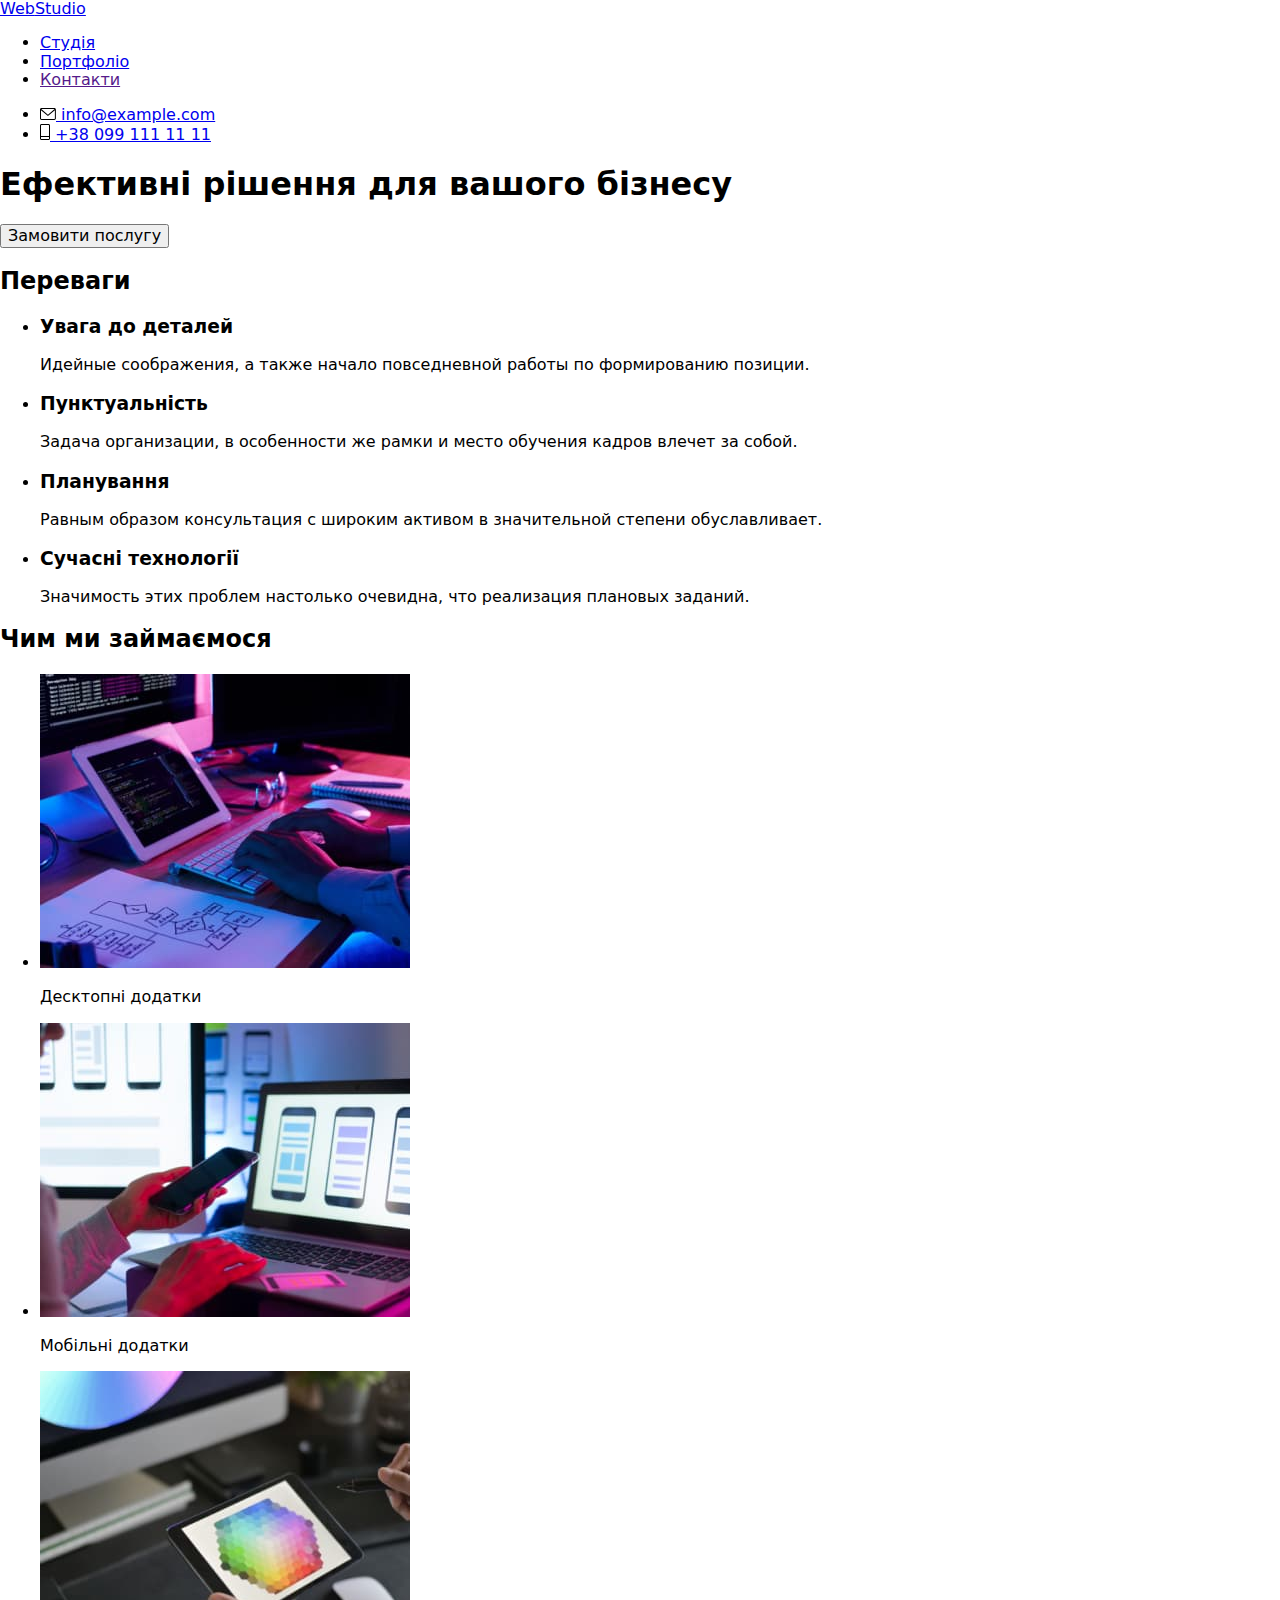
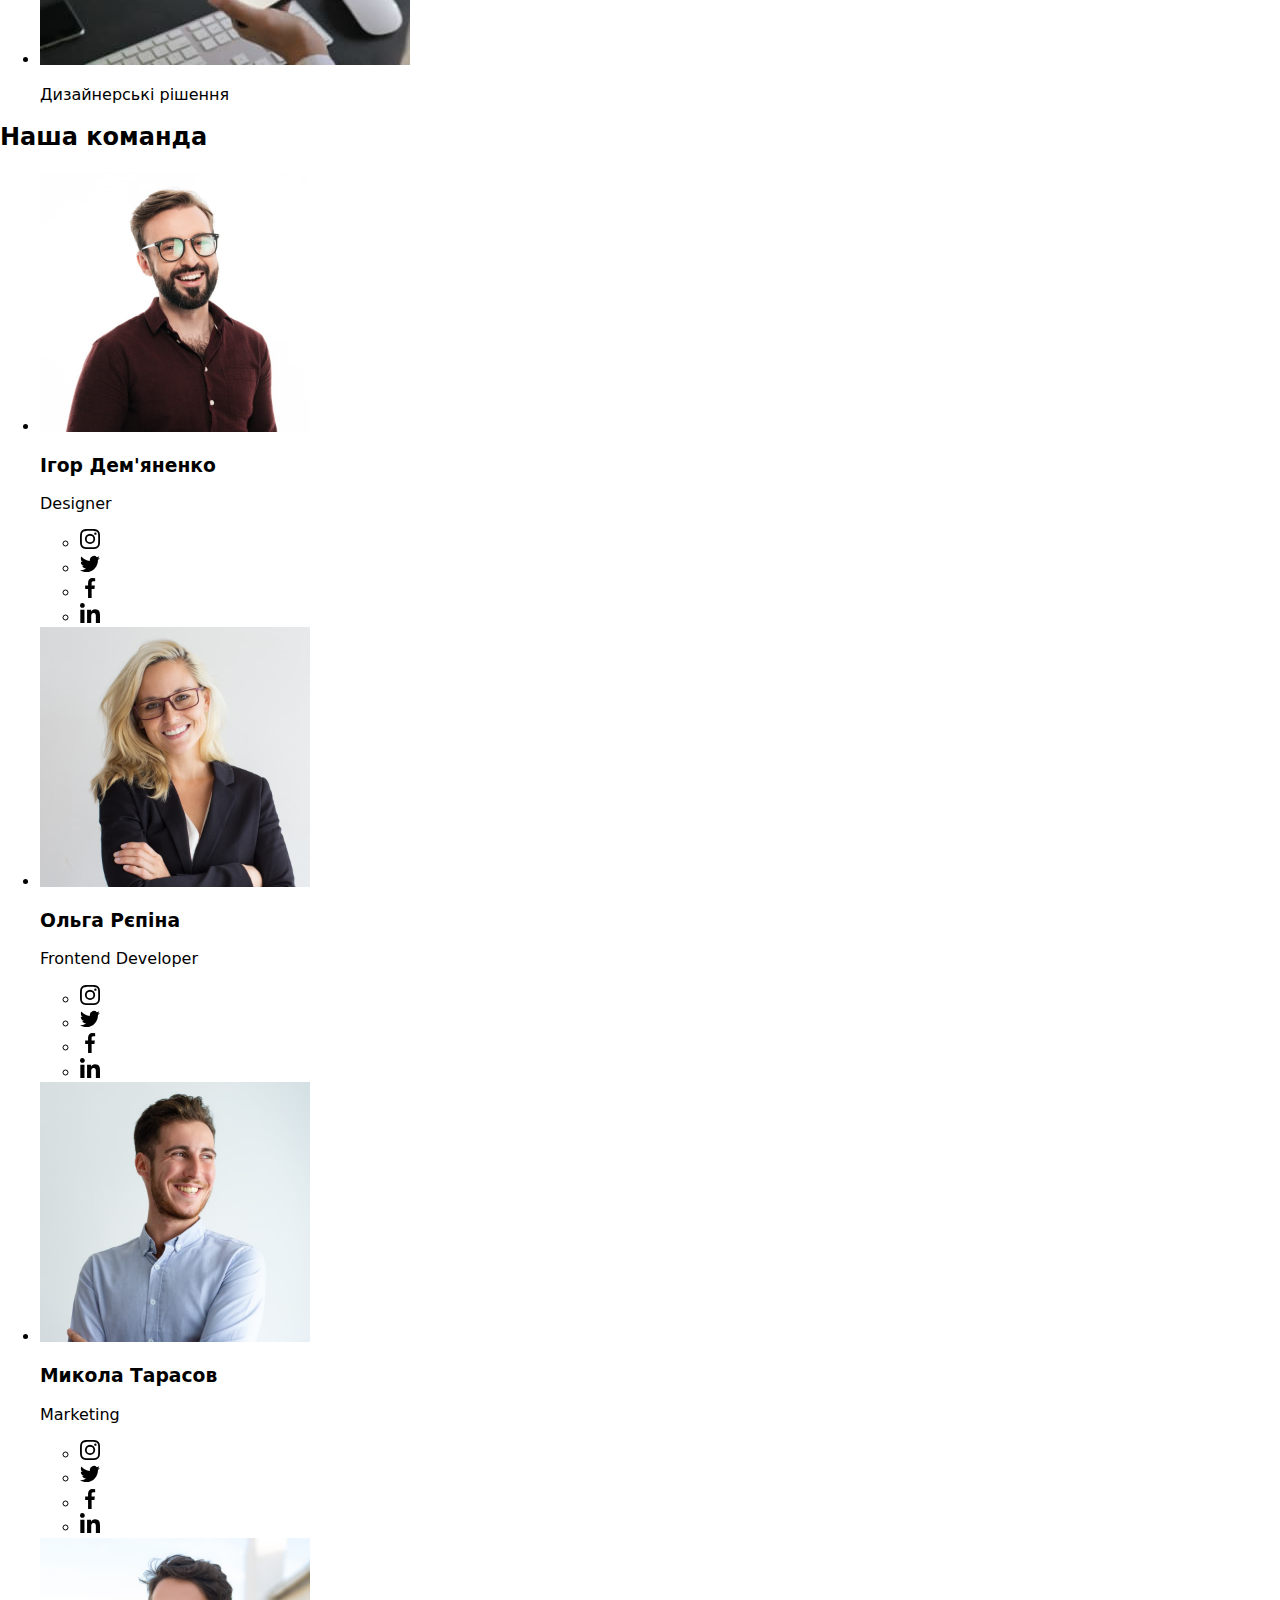
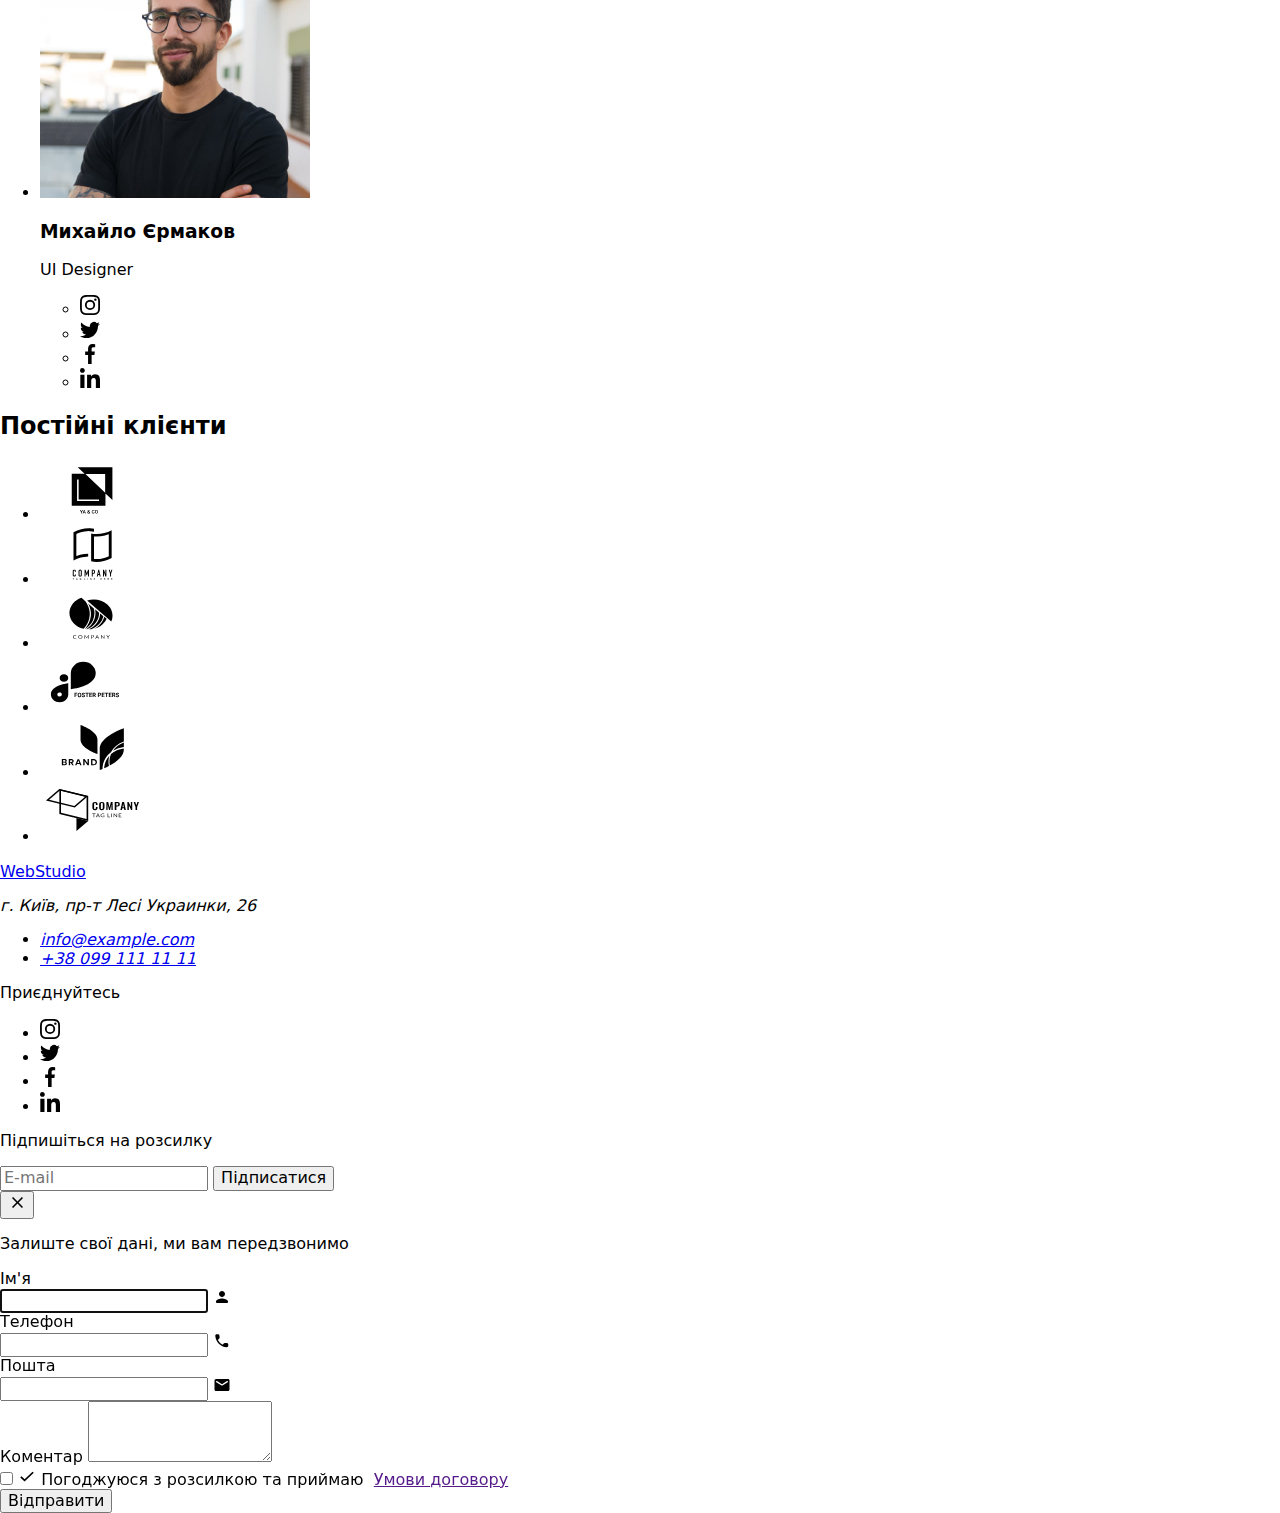
==== index.html @ 621f2a0a "summary1" ====
<!DOCTYPE html>
<html lang="uk">
  <head>
    <meta charset="UTF-8" />
    <meta http-equiv="X-UA-Compatible" content="IE=edge" />
    <meta name="viewport" content="width=device-width, initial-scale=1.0" />
    <link rel="stylesheet" href="https://cdn.jsdelivr.net/npm/modern-normalize@1.1.0/modern-normalize.min.css">
    <title> preprocessor SASS</title>
    <link rel="stylesheet" href="./css/main.min.css" />
    <link rel="preconnect" href="https://fonts.googleapis.com">
<link rel="preconnect" href="https://fonts.gstatic.com" crossorigin>
<link href="https://fonts.googleapis.com/css2?family=Raleway:wght@700&family=Roboto:wght@400;500;700;900&display=swap" rel="stylesheet">
    <title>Webstudio</title>
  </head>

  <body>
    
    <header class="page-header"> 
      <div class="container page-header__container">
      <a href="./index.html" class="page-header__logo our-logo logo-link"> <span>Web</span>Studio </a>
      <nav class="nav">
        <ul class="nav__list">
          <li class="nav__item--active"><a href="./index.html" class="link">Студія</a></li>
          <li class="nav__item"><a href="./portfolio.html" class="link">Портфоліо</a></li>
          <li class="nav__item"><a href="" class="link">Контакти</a></li>
        </ul>    
    </nav>
    <ul class="page-header__contacts">
      <li class="page-header__mail pointer">
       
        <a href="mailto:info@example.com"  class="link page-header__link pointer">
          <svg class="page-header__icon" width="16px" height="12px">
          <use href="./images/icons.svg#icon-mail">
          </use>
        </svg> info@example.com
      </a>
      </li>
      <li class="page-header__tel pointer">
        
      <a href="tel:+380991111111" class="link page-header__link pointer">
        <svg class="page-header__icon" width="10px" height="16px">
        <use href="./images/icons.svg#icon-telefon">
        </use>
      </svg> +38 099 111 11 11
    </a>
  </li>
    </ul>
  </div>
    </header> 
    
    <main>
      <!--HERO-->
      <section class="hero hero__overlay">
        <div class="container">
      
        <h1 class="hero__title">Ефективні рішення для вашого бізнесу</h1>
        <button type="button" class="btn hero-button  pointer" data-modal-open>Замовити послугу</button>
   
        </div>
      </section>

     
      
      <!--FEATURES-->
      
      <section class="benefits">
        <div class="container">
        <h2 class="visually-hidden">Переваги</h2>
        <ul class="benefits__list">
          <li class="benefits__item">
            <h3 class="benefits__title">Увага до деталей</h3>
            <p class="benefits__text">Идейные соображения, а также начало повседневной работы по
                формированию позиции. 
            </p>
          </li>
          <li class="benefits__item">
            <h3 class="benefits__title">Пунктуальність</h3>
            <p class="benefits__text">Задача организации, в особенности же рамки и место обучения
                кадров влечет за собой.</p>
          </li>
          <li class="benefits__item">
            <h3 class="benefits__title">Планування</h3>
            <p class="benefits__text">Равным образом консультация с широким активом в значительной
                степени обуславливает.
            </p>
          </li>
          <li class="benefits__item">
            <h3 class="benefits__title">Сучасні технології</h3>
            <p class="benefits__text">Значимость этих проблем настолько очевидна, что реализация
                плановых заданий.
            </p>
          </li>
        </ul>
      </div>
      </section>
        <!--EXAMPLES-->
        <section class="examples">
          <div class="container">
          
        <h2 class="examples__title">Чим ми займаємося</h2>
  
        <ul class="examples__list">
      
        <li class="examples__item">
            <div class="illustration__box"><img
                src="./images/img01.jpg"
                alt="рабочий стол разработчика"
                width="370"/>
                <div class="examples__footer">
            <p class="examples__description">Десктопні додатки</p></div></div>
          </li>
          <li class="examples__item">
            <div class="illustration__box"><img
                src="./images/img02.jpg"
                alt="создание мобильного приложения"
                width="370"/>
                <div class="examples__footer">
            <p class="examples__description">Мобільні додатки</p></div></div>
          </li>
          <li class="examples__item">
            <div class="illustration__box"><img
                src="./images/img03.jpg"
                alt="дизайнер работает с палитрой на планшете"
                width="370"/></div>
                <div class="examples__footer">
            <p class="examples__description">Дизайнерські рішення</p></div>
          </li>
        </ul>
   
      </div>
        </section>
      <!--TEAM-->
      <section class="team">
        <div class="container">
        <h2 class="team__title">Наша команда</h2>
        <ul class="team__list">
          <li class="employee">
              <img src="./images/img04.jpg" alt="фото сотрудника" width="270" />
              <div class="employee__info">
              <h3 class="employee__name">Ігор Дем'яненко</h3>
                <p class="employee__job">Designer
                </p>
<div>
  <ul class="socials-list">
    <li><a href="" class="employee-social social-link"><svg class="social-link__icon" width="20px" height="20px">
      <use href="./images/icons.svg#icon-instagram">  
      </use>
    </svg></a></li>
    <li><a href="" class="employee-social social-link"><svg class="social-link__icon" width="20px" height="20px">
      <use href="./images/icons.svg#icon-twitter"></use>
    </svg></a></li>
    <li><a href="" class="employee-social social-link"><svg class="social-link__icon" width="20px" height="20px">
      <use href="./images/icons.svg#icon-facebook"></use>
    </svg></a></li>
    <li><a href="" class="employee-social social-link"><svg class="social-link__icon" width="20px" height="20px">
      <use href="./images/icons.svg#icon-linkedin"></use>
    </svg></a></li>
  </ul>
</div>
              </div>
          </li>
          <li class="employee">
              <img src="./images/img05.jpg" alt="фото сотрудника" width="270" />
              <div class="employee__info">
              <h3 class="employee__name">Ольга Рєпіна</h3>
              <p class="employee__job">Frontend Developer
      </p>
      <div>
        <ul class="socials-list">
          <li><a href="" class="employee-social social-link"><svg class="social-link__icon" width="20px" height="20px">
            <use href="./images/icons.svg#icon-instagram">  
            </use>
          </svg></a></li>
          <li><a href="" class="employee-social social-link"><svg class="social-link__icon" width="20px" height="20px">
            <use href="./images/icons.svg#icon-twitter"></use>
          </svg></a></li>
          <li><a href="" class="employee-social social-link"><svg class="social-link__icon" width="20px" height="20px">
            <use href="./images/icons.svg#icon-facebook"></use>
          </svg></a></li>
          <li><a href="" class="employee-social social-link"><svg class="social-link__icon" width="20px" height="20px">
            <use href="./images/icons.svg#icon-linkedin"></use>
          </svg></a></li>
        </ul>
      </div>
    </div>
          </li>
          <li class="employee">
              <img src="./images/img06.jpg" alt="фото сотрудника" width="270" />
              <div class="employee__info">
              <h3 class="employee__name">Микола Тарасов</h3>
              <p class="employee__job">Marketing</p>
             <div>
              <ul class="socials-list">
                <li><a href="" class="employee-social social-link"><svg class="social-link__icon" width="20px" height="20px">
                  <use href="./images/icons.svg#icon-instagram">  
                  </use>
                </svg></a></li>
                <li><a href="" class="employee-social social-link"><svg class="social-link__icon" width="20px" height="20px">
                  <use href="./images/icons.svg#icon-twitter"></use>
                </svg></a></li>
                <li><a href="" class="employee-social social-link"><svg class="social-link__icon" width="20px" height="20px">
                  <use href="./images/icons.svg#icon-facebook"></use>
                </svg></a></li>
                <li><a href="" class="employee-social social-link"><svg class="social-link__icon" width="20px" height="20px">
                  <use href="./images/icons.svg#icon-linkedin"></use>
                </svg></a></li>
              </ul>
             </div>
            </div> 
          </li>
          <li class="employee">
              <img src="./images/img07.jpg" alt="фото сотрудника" width="270" />
              <div class="employee__info">
              <h3 class="employee__name">Михайло Єрмаков</h3>
              <p class="employee__job">UI Designer</p>
             <div>
              <ul class="socials-list">
                <li><a href="" class="employee-social social-link"><svg class="social-link__icon" width="20px" height="20px">
                  <use href="./images/icons.svg#icon-instagram">  
                  </use>
                </svg></a></li>
                <li><a href="" class="employee-social social-link"><svg class="social-link__icon" width="20px" height="20px">
                  <use href="./images/icons.svg#icon-twitter"></use>
                </svg></a></li>
                <li><a href="" class="employee-social social-link"><svg class="social-link__icon" width="20px" height="20px">
                  <use href="./images/icons.svg#icon-facebook"></use>
                </svg></a></li>
                <li><a href="" class="employee-social social-link"><svg class="social-link__icon" width="20px" height="20px">
                  <use href="./images/icons.svg#icon-linkedin"></use>
                </svg></a></li>
              </ul>
             </div>
      </div>
          </li>
        </ul>
      </div>
      
      
      
      </section>
       <!-- Clients -->
       <section class="clients">
        <div class="container">
        <h2 class="clients__title">Постійні клієнти</h2>
     
        <ul class="clients-list">
          <li> 
            <a href="" class="clients-list__item link clients-list__link">
            <svg class="client-logo" width="106px" height="60px">
              <use href="./images/icons.svg#icon-Logo1"></use>
            </svg>
          </a>
          </li>
          <li> 
            <a href="" class="clients-list__item link clients-list__link">
            <svg class="client-logo" width="106px" height="60px">
              <use href="./images/icons.svg#icon-Logo2"></use>
            </svg> 
          </a>
          </li>
          <li> 
            <a href="" class="clients-list__item link clients-list__link">
            <svg class="client-logo" width="106px" height="60px">
              <use href="./images/icons.svg#icon-Logo3"></use>
            </svg> </a>
          </li>
          <li>
            <a href="" class="clients-list__item link clients-list__link">
            <svg class="client-logo" width="106px" height="60px">
              <use href="./images/icons.svg#icon-Logo4"></use>
            </svg> </a>
          </li>
          <li>
            <a href="" class="clients-list__item link clients-list__link">
            <svg class="client-logo" width="106px" height="60px">
              <use href="./images/icons.svg#icon-Logo5"></use>
            </svg> </a>
          </li>
          <li>
            <a href="" class="clients-list__item link clients-list__link">
            <svg class="client-logo" width="106px" height="60px">
              <use href="./images/icons.svg#icon-Logo6"></use>
            </svg> </a>
          </li>
        </ul>
      </div>
      </section>
   
    </main>
    <footer class="basement">
      <div class="container basement-container"> 
  
      <div class="basement__items">
       
      <a href="./index.html" class="our-logo basement__logo logo-link"> <span>Web</span>Studio </a>
        <address>
          <p class="basement__adress">г. Київ, пр-т Лесі Украинки, 26</p>
          <ul class="basement__contacts">
            <li class="basement__item"><a href="mailto:info@example.com" class="basement__mail link"> info@example.com</a></li>
            <li class="basement__item"><a href="tel:+380991111111" class="basement__tel link"> +38 099 111 11 11</a></li>
          </ul>
        </address>
      </div>
      <div class="basement__elements">
        <p class="basement__slogan">Приєднуйтесь</p>
        <ul class="basement-socials" >
          <li class="basement-socials__item"><a href="" class="social-link basement-social-link">
            <svg class="basement-social-link__icon" width="20px" height="20px">
            <use href="./images/icons.svg#icon-instagram">  
            </use>
          </svg></a></li>
          <li class="basement-socials__item"><a href="" class="social-link basement-social-link">
            <svg class="basement-social-link__icon" width="20px" height="20px">
            <use href="./images/icons.svg#icon-twitter"></use>
          </svg></a></li>
          <li class="basement-socials__item"><a href="" class="social-link basement-social-link">
            <svg class="basement-social-link__icon" width="20px" height="20px">
            <use href="./images/icons.svg#icon-facebook"></use>
          </svg></a></li>
          <li class="basement-socials__item"><a href="" class="social-link basement-social-link">
            <svg class="basement-social-link__icon" width="20px" height="20px">
            <use href="./images/icons.svg#icon-linkedin"></use>
          </svg></a></li>
        </ul>
      
    </div>
    <div class="subscription">
      <p class="subscription__slogan">Підпишіться на розсилку</p>
      <form class="subscription__form" name="subscription__form">
        <input class="subscription__input" type="email" id="subscription" placeholder="E-mail"  />
        <button type="submit" class="btn subscription-btn">Підписатися</button>
      </form>
    </div>

  </div>
      </footer>

       <!-- MODAL -->

    <div class="backdrop is-hidden" data-modal>
      <div class="modal">    
        <button class="close-button" data-modal-close>
          <svg class="close-button__icon" width="18px" height="18px">
          <use href="./images/icons.svg#icon-close"></use>
        </svg> 
      </button>
	<!--FORM-->
      <form name="feedback" autocomplete="on" class="feedback">
      <p class="feedback__slogan">Залиште свої дані, ми вам передзвонимо
      </p>
      
        <div class="feedback__item">
      <label class="feedback-input__label" for="form-name" >Ім'я</label>
      <div class="input-content">
        <input class="feedback-input" type="text" name="username" id="form-name" 
        autofocus required>
        <svg class="feedback-input__icon" width="18px" height="18px">
        <use href="./images/icons.svg#icon-person-form"></use>  </svg> 
        </div></div>

        <div class="feedback__item">
      <label class="feedback-input__label" for="form-tel" >Телефон</label>
      <div class="input-content">
      <input class="feedback-input" type="tel" name="phone_number" id="form-tel"  
      pattern="[\+]\d{3}\s[\(]\d{2}[\)]\s\d{3}[\-]\d{2}[\-]\d{2}" required>
      <svg class="feedback-input__icon" width="18px" height="18px">
        <use href="./images/icons.svg#icon-phone-form"></use>  </svg>
        </div></div>

      <div class="feedback__item">
      <label class="feedback-input__label" for="form-email" >Пошта</label>
      <div class="input-content">
        <input class="feedback-input" type="email" name="email" id="form-email"  required>
        <svg class="feedback-input__icon" width="18px" height="18px">
          <use href="./images/icons.svg#icon-email-form"></use>  </svg>
          </div></div>
 
        <div class="feedback__item">
      <label for="form-comment" class="feedback-input__label">Коментар</label>
        <textarea class="textarea-content" name="comment" rows="3" id="form-comment" placeholder="Введіть текст">
      </textarea>
 <!--CHECK -->
 <div class="checkbox__container">
<input class="checkbox visually-hidden"  type="checkbox" 
name="subscription" id="checkbox-input" required>
<label class="checkbox__text" for="checkbox-input" >
<span class="check">
  <svg class="checkbox__icon" width="18px" height="18px">
    <use href="./images/icons.svg#icon-check">  </svg>
</span>
 Погоджуюся з розсилкою та приймаю &nbsp;<a href="" class=" link-terms" >Умови договору</a>
</label>
 </div>
</div>
  <div class="submit-button__container">
    <button class="btn submit-button" type="submit">Відправити</button>
  </div>
      </form>
    </div>  
    </div>
      <script src="./js/modal.js"></script>
  </body>

</html>
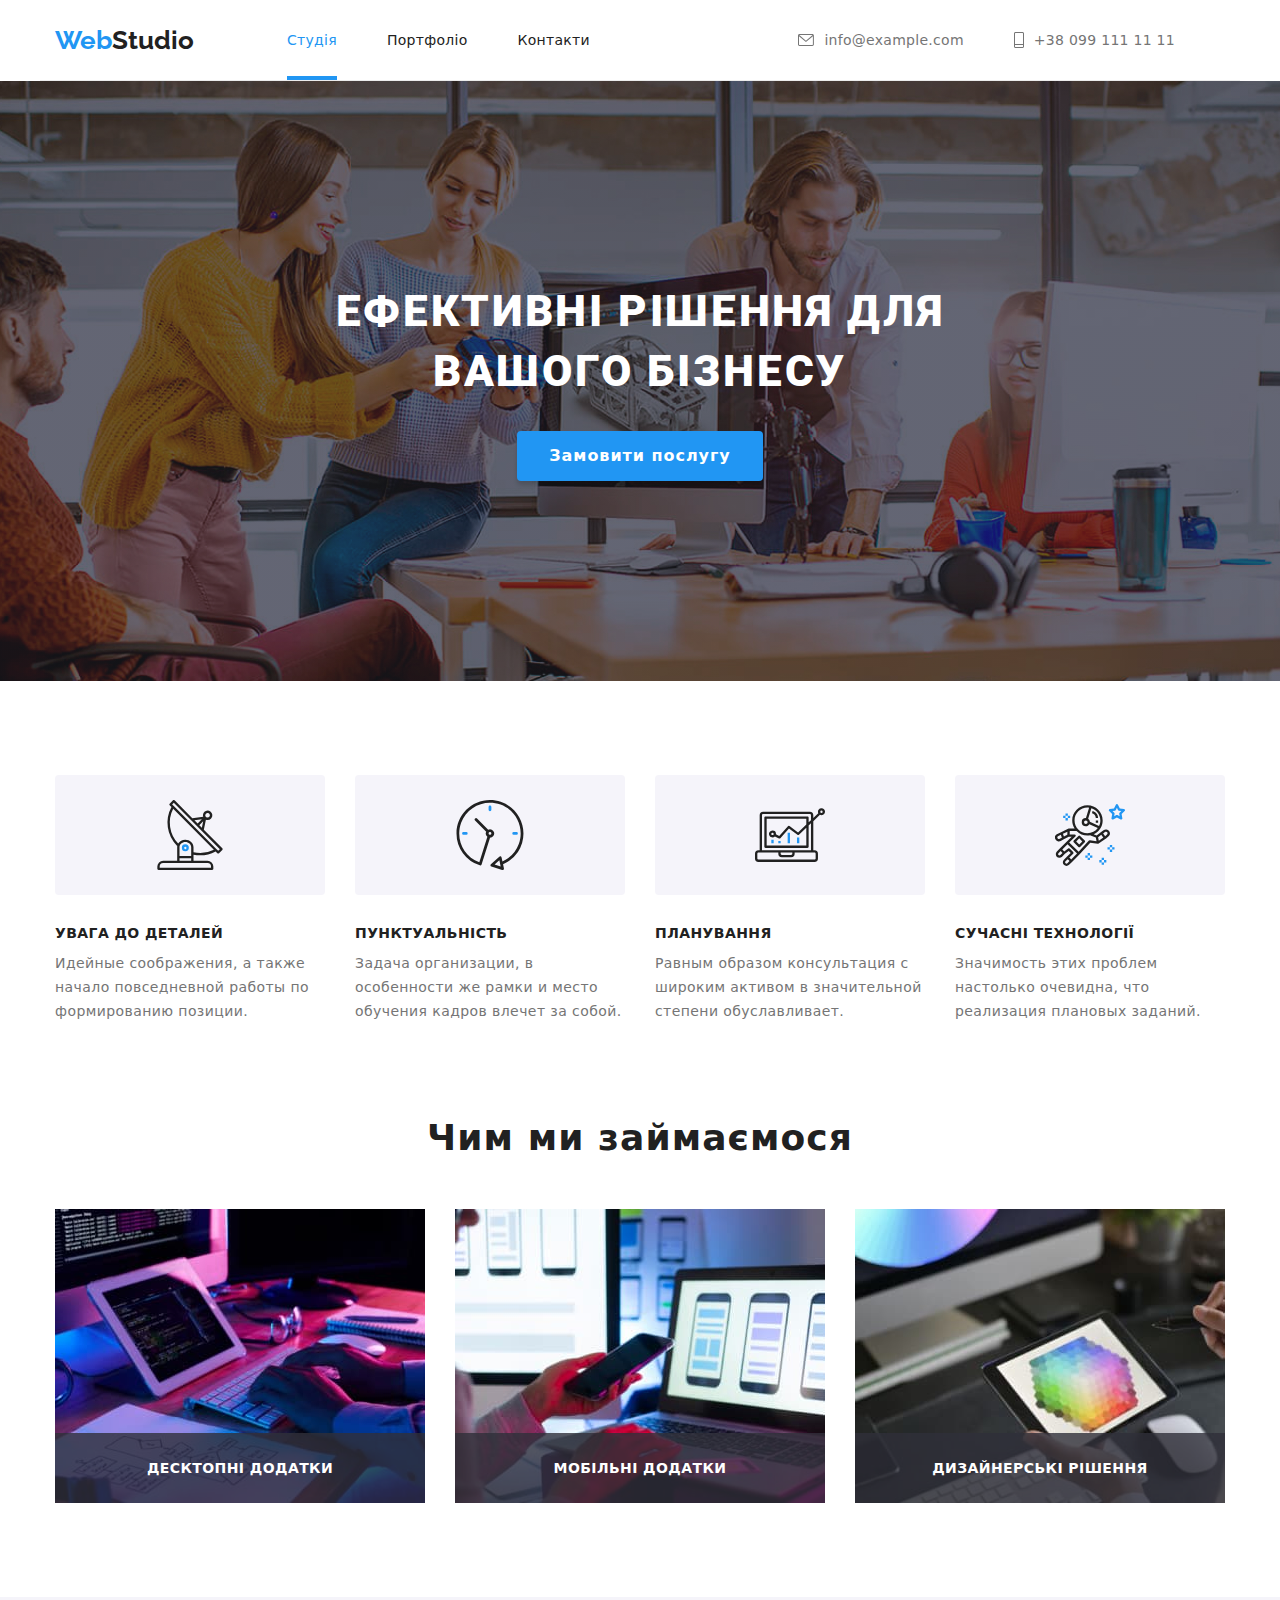
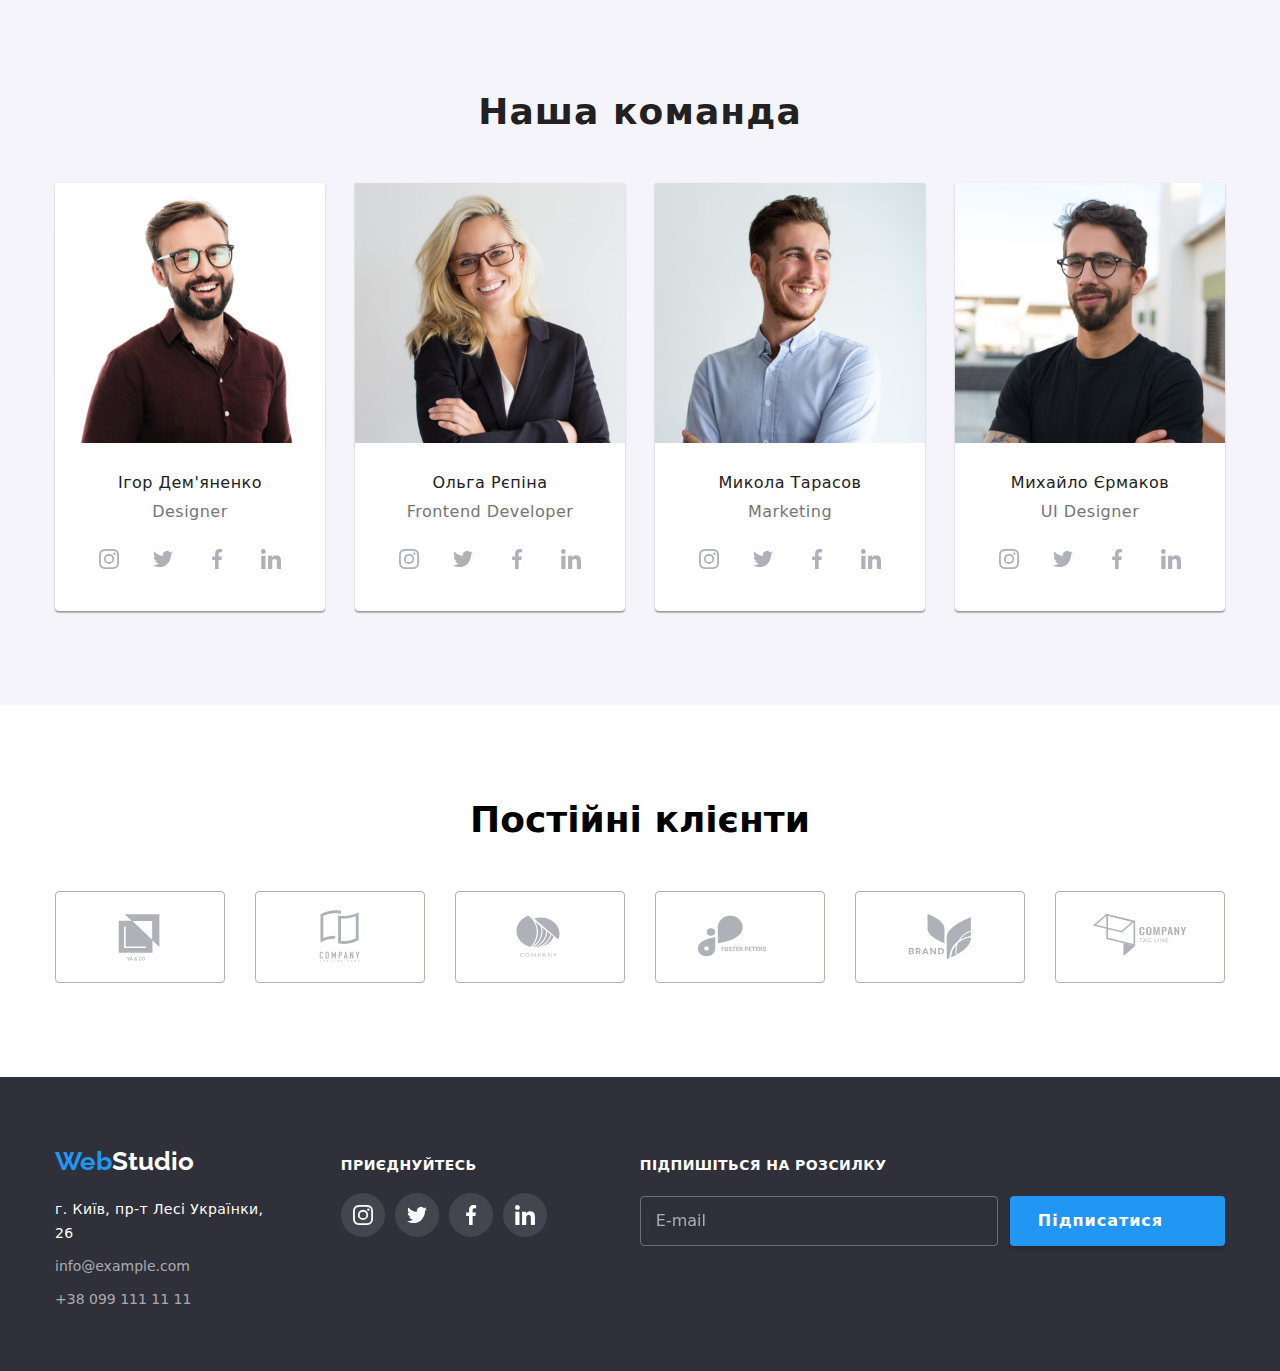
==== commit c72a8d3b: "summary 2" ====
--- a/index.html
+++ b/index.html
@@ -294,7 +294,7 @@
        
       <a href="./index.html" class="our-logo basement__logo logo-link"> <span>Web</span>Studio </a>
         <address>
-          <p class="basement__adress">г. Київ, пр-т Лесі Украинки, 26</p>
+          <p class="basement__adress">г. Київ, пр-т Лесі Українки, 26</p>
           <ul class="basement__contacts">
             <li class="basement__item"><a href="mailto:info@example.com" class="basement__mail link"> info@example.com</a></li>
             <li class="basement__item"><a href="tel:+380991111111" class="basement__tel link"> +38 099 111 11 11</a></li>
@@ -344,6 +344,7 @@
           <use href="./images/icons.svg#icon-close"></use>
         </svg> 
       </button>
+      
 	<!--FORM-->
       <form name="feedback" autocomplete="on" class="feedback">
       <p class="feedback__slogan">Залиште свої дані, ми вам передзвонимо
--- a/css/main.min.css
+++ b/css/main.min.css
@@ -0,0 +1 @@
+.visually-hidden{position:absolute;width:1px;height:1px;margin:-1px;border:0;padding:0;white-space:nowrap;-webkit-clip-path:inset(100%);clip-path:inset(100%);clip:rect(0 0 0 0);overflow:hidden}img{display:block;max-width:100%;height:auto}li{list-style-type:none}h1,h2,h3,p{margin:0;padding:0}.link{text-decoration:none;color:#757575}.link:hover,.link:focus{color:#2196f3;-webkit-transition:color 250ms cubic-bezier(0.4, 0, 0.2, 1);transition:color 250ms cubic-bezier(0.4, 0, 0.2, 1)}.logo-link{text-decoration:none}.container{width:1200px;padding-left:15px;padding-right:15px;margin-left:auto;margin-right:auto}.our-logo{font-family:"Raleway",sans-serif;font-style:normal;font-weight:700;font-size:26px;line-height:1.1923076923}.visually-hidden{position:absolute;width:1px;height:1px;margin:-1px;border:0;padding:0;white-space:nowrap;-webkit-clip-path:inset(100%);clip-path:inset(100%);clip:rect(0 0 0 0);overflow:hidden}.pointer{cursor:pointer}.page-header__container{display:-webkit-box;display:-ms-flexbox;display:flex;-webkit-box-align:center;-ms-flex-align:center;align-items:center;border-bottom:1px solid #ececec}.page-header__logo{margin-right:93px;color:#212121}.page-header__logo>span{color:#2196f3}.page-header__contacts{display:-webkit-box;display:-ms-flexbox;display:flex;margin-left:auto;padding-left:0;margin-top:0;margin-bottom:0;color:#757575 .page-header__contacts __tel;color-margin-right:0}.page-header__mail,.page-header__tel{display:-webkit-box;display:-ms-flexbox;display:flex;margin-right:50px;-webkit-box-align:center;-ms-flex-align:center;align-items:center}.page-header__link{display:-webkit-box;display:-ms-flexbox;display:flex;-webkit-box-align:center;-ms-flex-align:center;align-items:center;font-weight:500;font-size:14px;line-height:1.1428571429;letter-spacing:.02em;color:#757575;fill:#757575}.page-header__link:hover,.page-header__link:focus{color:#2196f3;fill:#2196f3}.page-header__icon{margin-right:10px;fill:currentColor}.nav__list{display:-webkit-box;display:-ms-flexbox;display:flex;padding-left:0;margin-top:0;margin-bottom:0}.nav__item{margin-right:50px}.nav__item .link{font-weight:500;font-size:14px;line-height:1.1428571429;letter-spacing:.02em;display:block;padding-top:32px;padding-bottom:32px;color:#212121;-webkit-transition:color 250ms cubic-bezier(0.4, 0, 0.2, 1);transition:color 250ms cubic-bezier(0.4, 0, 0.2, 1)}.nav__item .link:hover,.nav__item .link:focus{color:#2196f3}.nav__item:last-child{margin:0}.nav__item--active .link{display:block;position:relative;font-weight:500;font-size:14px;line-height:1.1428571429;letter-spacing:.02em;display:block;padding-top:32px;padding-bottom:32px;color:#2196f3;margin-right:50px}.nav__item--active .link::after{position:absolute;left:0;bottom:0;content:"";display:block;width:100%;height:4px;background-color:#2196f3;-webkit-animation-name:changeBgColor;animation-name:changeBgColor;-webkit-animation-duration:250ms;animation-duration:250ms;-webkit-animation-timing-function:cubic-bezier(0.4, 0, 0.2, 1);animation-timing-function:cubic-bezier(0.4, 0, 0.2, 1)}.hero{background-color:#2f303a;text-align:center;padding-top:200px;padding-bottom:200px}.hero__overlay{max-width:1600px;height:600px;background-image:-webkit-gradient(linear, left top, right top, from(rgba(47, 48, 58, 0.4)), to(rgba(47, 48, 58, 0.4))),url(/images/img00.jpg);background-image:linear-gradient(to right, rgba(47, 48, 58, 0.4), rgba(47, 48, 58, 0.4)),url(/images/img00.jpg);margin-right:auto;margin-left:auto;background-size:cover;background-repeat:no-repeat;background-position:center}.hero__title{margin-right:215px;margin-left:215px;margin-bottom:30px;font-family:"Roboto",sans-serif;font-weight:900;font-size:44px;line-height:1.3636363636;text-align:center;letter-spacing:.06em;text-transform:uppercase;color:#fff}.benefits{padding-top:94px}.benefits__list{display:-webkit-box;display:-ms-flexbox;display:flex;margin-top:0;margin-bottom:0;padding-left:0}.benefits__item{width:270px;margin-right:30px}.benefits__item:before{display:block;content:"";width:270px;height:120px;border-radius:4px;background-color:#f5f4fa;background-position:center;background-repeat:no-repeat;background-size:70px;margin-bottom:30px}.benefits__item:nth-child(1)::before{background-image:url("../images/antenna 1.svg")}.benefits__item:nth-child(2)::before{background-image:url("../images/clock 1.svg")}.benefits__item:nth-child(3)::before{background-image:url("../images/diagram 1.svg")}.benefits__item:nth-child(4)::before{background-image:url("../images/astronaut 1.svg")}.benefits__list>li:last-child{margin-right:0}.benefits__title{margin-bottom:10px;font-size:14px;line-height:1.1428571429;letter-spacing:.03em;text-transform:uppercase;color:#212121}.benefits__text{font-size:14px;line-height:1.7142857143;letter-spacing:.03em;color:#757575}.examples{padding-top:94px;padding-bottom:94px}.examples__list{display:-webkit-box;display:-ms-flexbox;display:flex;margin-top:50px;padding-left:0;margin-bottom:0;-webkit-box-pack:center;-ms-flex-pack:center;justify-content:center}.examples li{margin-right:30px}.examples li:last-child{margin-right:0}.examples__title{margin:0;font-size:36px;line-height:1.1666666667;text-align:center;letter-spacing:.03em;color:#212121}.examples__item{position:relative}.examples__footer{position:absolute;bottom:0px;width:370px;height:70px;-webkit-box-align:center;-ms-flex-align:center;align-items:center;-webkit-box-pack:center;-ms-flex-pack:center;justify-content:center;background-color:rgba(47,48,58,.8)}.examples__description{display:-webkit-box;display:-ms-flexbox;display:flex;-webkit-box-align:center;-ms-flex-align:center;align-items:center;-webkit-box-pack:center;-ms-flex-pack:center;justify-content:center;width:370px;height:70px;font-weight:700;font-size:14px;line-height:1.1428571429;letter-spacing:.03em;text-transform:uppercase;color:#fff}.team{padding-top:94px;padding-bottom:94px;background-color:#f5f4fa}.team__title{display:-webkit-box;display:-ms-flexbox;display:flex;-webkit-box-pack:center;-ms-flex-pack:center;justify-content:center;font-size:36px;line-height:1.1666666667;letter-spacing:.03em;color:#212121}.team__list{display:-webkit-box;display:-ms-flexbox;display:flex;margin-top:50px;margin-left:0;margin-bottom:0;-webkit-box-pack:center;-ms-flex-pack:center;justify-content:center;padding-left:0}.employee{margin-right:30px;width:270px;background-color:#fff;-webkit-box-shadow:0px 1px 3px rgba(0,0,0,.12),0px 1px 1px rgba(0,0,0,.14),0px 2px 1px rgba(0,0,0,.2);box-shadow:0px 1px 3px rgba(0,0,0,.12),0px 1px 1px rgba(0,0,0,.14),0px 2px 1px rgba(0,0,0,.2);border-radius:0px 0px 4px 4px}.employee:last-child{margin-right:0}.employee__info{padding-top:30px;padding-bottom:30px}.employee__name{display:-webkit-box;display:-ms-flexbox;display:flex;font-weight:500;font-size:16px;line-height:1.1875;-webkit-box-pack:center;-ms-flex-pack:center;justify-content:center;letter-spacing:.03em;color:#212121}.employee__job{margin-top:10px;font-size:16px;line-height:1.1875;text-align:center;letter-spacing:.03em;color:#757575}.employee-social{background-color:#fff;fill:#afb1b8;-webkit-transition:background-color 250ms cubic-bezier(0.4, 0, 0.2, 1),fill 250ms cubic-bezier(0.4, 0, 0.2, 1);transition:background-color 250ms cubic-bezier(0.4, 0, 0.2, 1),fill 250ms cubic-bezier(0.4, 0, 0.2, 1)}.socials-list{display:-webkit-box;display:-ms-flexbox;display:flex;-webkit-box-pack:center;-ms-flex-pack:center;justify-content:center;padding-left:0;margin-top:16px}.socials-list li{margin-right:10px}.socials-list li:last-child{margin-right:0}.social-link{display:-webkit-box;display:-ms-flexbox;display:flex;border-radius:50%;text-decoration:none;background-repeat:no-repeat;-webkit-box-pack:center;-ms-flex-pack:center;justify-content:center;-webkit-box-align:center;-ms-flex-align:center;align-items:center;width:44px;height:44px}.social-link__icon{display:-webkit-box;display:-ms-flexbox;display:flex}.social-link:hover,.social-link:focus{background-color:#2196f3;fill:#fff}.basement-social-link{background-color:rgba(255,255,255,.1);-webkit-transition:background-color 250ms cubic-bezier(0.4, 0, 0.2, 1);transition:background-color 250ms cubic-bezier(0.4, 0, 0.2, 1)}.basement-social-link:hover,.basement-social-link:focus{background-color:#2196f3}.basement-social-link__icon{fill:#fff}.clients{padding-top:94px;padding-bottom:94px}.clients__title{font-size:36px;line-height:1.1719444444;text-align:center;margin-bottom:50px}.clients-list{display:-webkit-box;display:-ms-flexbox;display:flex;padding-left:0;margin-top:50px;margin:0}.clients-list li{margin-right:30px}.clients-list li:last-child{margin-right:0}.clients-list__item{display:-webkit-box;display:-ms-flexbox;display:flex;width:170px;height:92px;border:1px solid #afb1b8;border-radius:4px;-webkit-box-pack:center;-ms-flex-pack:center;justify-content:center;-webkit-box-align:center;-ms-flex-align:center;align-items:center;fill:#afb1b8;-webkit-transition:border 250ms cubic-bezier(0.4, 0, 0.2, 1),color 250ms cubic-bezier(0.4, 0, 0.2, 1);transition:border 250ms cubic-bezier(0.4, 0, 0.2, 1),color 250ms cubic-bezier(0.4, 0, 0.2, 1)}.clients-list__item:hover,.clients-list__item:focus{border:1px solid #2196f3;fill:#2196f3;border-radius:4px}.clients-list__link{color:#afb1b8}.client-logo{fill:currentColor}.basement{padding-top:60px;padding-bottom:60px;background-color:#2f303a}.basement__logo{color:#fff}.basement__adress{margin-bottom:0;font-style:normal;font-weight:400;font-size:14px;line-height:1.7142857143;letter-spacing:.03em;color:#fff}.basement__contacts,.basement__items{margin-top:9px;padding-left:0;margin-bottom:0}.basement__item{margin-top:9px}.basement__item:nth-child(1){margin-top:0}.basement__mail,.basement__tel{font-style:normal;font-size:14px;line-height:24px;color:rgba(255,255,255,.6)}.basement__slogan{font-weight:700;font-size:14px;line-height:1.1428571429;letter-spacing:.03em;text-transform:uppercase;color:#fff}address{margin-top:20px}.basement-container{display:-webkit-box;display:-ms-flexbox;display:flex;-webkit-box-align:baseline;-ms-flex-align:baseline;align-items:baseline}.basement-socials{display:-webkit-box;display:-ms-flexbox;display:flex;padding-left:0;margin-top:20px;margin-bottom:0}.basement-socials__item:not(:last-child){margin-right:10px}.basement__elements{margin-left:70px;margin-right:93px}span{color:#2196f3}.subscription__form{padding:0;display:-webkit-box;display:-ms-flexbox;display:flex}.subscription__slogan{font-weight:700;font-size:14px;line-height:1.4;letter-spacing:.03em;text-transform:uppercase;color:#fff;margin-bottom:20px}.subscription__input{width:358px;height:50px;padding:15px;border:1px solid rgba(255,255,255,.3);-webkit-filter:drop-shadow(0px 4px 4px rgba(0, 0, 0, 0.15));filter:drop-shadow(0px 4px 4px rgba(0, 0, 0, 0.15));border-radius:4px;background:rgba(0,0,0,0);outline:none;color:#fff}.subscription__input::-webkit-input-placeholder{font-size:16px;line-height:1.25;color:rgba(255,255,255,.6)}.subscription__input::-moz-placeholder{font-size:16px;line-height:1.25;color:rgba(255,255,255,.6)}.subscription__input:-ms-input-placeholder{font-size:16px;line-height:1.25;color:rgba(255,255,255,.6)}.subscription__input::-ms-input-placeholder{font-size:16px;line-height:1.25;color:rgba(255,255,255,.6)}.subscription__input::placeholder{font-size:16px;line-height:1.25;color:rgba(255,255,255,.6)}.search__button{display:-webkit-box;display:-ms-flexbox;display:flex;padding-top:6px;padding-right:22px;padding-bottom:6px;padding-left:22px;border:none;border-radius:4px;font-family:inherit;font-style:normal;font-weight:500;font-size:16px;line-height:1.625;color:#212121;background-color:#f5f4fa;-webkit-box-shadow:none;box-shadow:none;-webkit-transition:color 250ms cubic-bezier(0.4, 0, 0.2, 1),background-color 250ms cubic-bezier(0.4, 0, 0.2, 1),-webkit-box-shadow 250ms cubic-bezier(0.4, 0, 0.2, 1);transition:color 250ms cubic-bezier(0.4, 0, 0.2, 1),background-color 250ms cubic-bezier(0.4, 0, 0.2, 1),-webkit-box-shadow 250ms cubic-bezier(0.4, 0, 0.2, 1);transition:color 250ms cubic-bezier(0.4, 0, 0.2, 1),background-color 250ms cubic-bezier(0.4, 0, 0.2, 1),box-shadow 250ms cubic-bezier(0.4, 0, 0.2, 1);transition:color 250ms cubic-bezier(0.4, 0, 0.2, 1),background-color 250ms cubic-bezier(0.4, 0, 0.2, 1),box-shadow 250ms cubic-bezier(0.4, 0, 0.2, 1),-webkit-box-shadow 250ms cubic-bezier(0.4, 0, 0.2, 1)}.search__button:hover,.search__button:focus{-webkit-box-shadow:0px 3px 1px rgba(0,0,0,.1),0px 1px 2px rgba(0,0,0,.08),0px 2px 2px rgba(0,0,0,.12);box-shadow:0px 3px 1px rgba(0,0,0,.1),0px 1px 2px rgba(0,0,0,.08),0px 2px 2px rgba(0,0,0,.12);color:#fff;background-color:#2196f3}.hero-button{padding-top:10px;padding-right:32px;padding-bottom:10px;padding-left:32px}.btn{border:0;font-weight:700;font-size:16px;line-height:1.875;text-align:center;border-radius:4px;letter-spacing:.06em;color:#fff;background-color:#2196f3;-webkit-box-shadow:0px 4px 4px rgba(0,0,0,.15);box-shadow:0px 4px 4px rgba(0,0,0,.15);-webkit-transition:background-color 250ms cubic-bezier(0.4, 0, 0.2, 1);transition:background-color 250ms cubic-bezier(0.4, 0, 0.2, 1)}.btn:hover,.btn:focus{background-color:#188ce8}.subscription-btn{padding:10px 28px;min-width:200px;margin-left:12px;-webkit-box-align:center;-ms-flex-align:center;align-items:center;display:-webkit-box;display:-ms-flexbox;display:flex}.subscription-btn::after{content:"";background-image:url(../images/iconsend.svg);height:24px;width:24px;margin-left:10px}.subscription-btn:hover{background:#188ce8}.close-button{position:absolute;top:8px;right:8px;display:-webkit-box;display:-ms-flexbox;display:flex;-webkit-box-align:center;-ms-flex-align:center;align-items:center;width:30px;height:30px;border-radius:50%;border-width:1px;border-color:rgba(0,0,0,.1);background-color:#fff}.close-button__icon{fill:#000;-webkit-transition:fill 250ms cubic-bezier(0.4, 0, 0.2, 1);transition:fill 250ms cubic-bezier(0.4, 0, 0.2, 1)}.close-button:hover .close-button__icon,.close-button:focus .close-button__icon{fill:#2196f3}.feedback{text-align:center}.feedback__slogan{font-weight:700;font-size:20px;line-height:1.172;text-align:center;margin-bottom:12px}.feedback__item{display:-webkit-box;display:-ms-flexbox;display:flex;-webkit-box-orient:vertical;-webkit-box-direction:normal;-ms-flex-direction:column;flex-direction:column;padding:0;text-align:left}.input-content{position:relative;margin-bottom:10px}.input-content input{margin:0;padding-top:11px;padding-right:12px;padding-bottom:11px;padding-left:40px;border:1px solid rgba(33,33,33,.2);border-radius:4px;width:448px;height:40px;color:#212121;outline:none;-webkit-transition:border 250ms cubic-bezier(0.4, 0, 0.2, 1);transition:border 250ms cubic-bezier(0.4, 0, 0.2, 1)}.feedback-input__icon{position:absolute;bottom:11px;left:12px;display:block;width:20px;height:20px;-webkit-transition:fill 250ms cubic-bezier(0.4, 0, 0.2, 1);transition:fill 250ms cubic-bezier(0.4, 0, 0.2, 1)}.feedback-input:focus-within+.feedback-input__icon{fill:#2196f3}.feedback-input__icon:hover{fill:currentColor}.feedback-input:focus-within{outline:none;border:1px solid #2196f3}.feedback-input__label{font-size:12px;line-height:1.1666666667;color:#757575;letter-spacing:.01em;margin-bottom:4px}.textarea-content{padding-top:12px;padding-right:16px;padding-bottom:12px;padding-left:16px;border:1px solid rgba(33,33,33,.2);border-radius:4px;color:#212121;outline:none;-webkit-transition:border 250ms cubic-bezier(0.4, 0, 0.2, 1);transition:border 250ms cubic-bezier(0.4, 0, 0.2, 1)}.textarea-content:focus-within{outline:none;border:1px solid #2196f3}.textarea-content::-webkit-input-placeholder{font-size:12px;line-height:1.1666666667;letter-spacing:.01em;color:rgba(117,117,117,.5)}.textarea-content::-moz-placeholder{font-size:12px;line-height:1.1666666667;letter-spacing:.01em;color:rgba(117,117,117,.5)}.textarea-content:-ms-input-placeholder{font-size:12px;line-height:1.1666666667;letter-spacing:.01em;color:rgba(117,117,117,.5)}.textarea-content::-ms-input-placeholder{font-size:12px;line-height:1.1666666667;letter-spacing:.01em;color:rgba(117,117,117,.5)}.textarea-content::placeholder{font-size:12px;line-height:1.1666666667;letter-spacing:.01em;color:rgba(117,117,117,.5)}input{min-width:358px;height:40px}textarea{width:100%;height:120px;resize:none}.checkbox__container{margin-top:20px;-webkit-box-pack:center;-ms-flex-pack:center;justify-content:center}.checkbox__container input[type=checkbox]{width:16px;height:15px}.checkbox:focus-within+.checkbox__text span{border:2px solid #2196f3}.checkbox__icon{fill:rgba(0,0,0,0)}.checkbox__text{display:-webkit-box;display:-ms-flexbox;display:flex;-webkit-box-align:center;-ms-flex-align:center;align-items:center;-webkit-box-pack:center;-ms-flex-pack:center;justify-content:center;font-size:14px;line-height:1.7;letter-spacing:.03em;color:#757575}.checkbox__text span{display:-webkit-box;display:-ms-flexbox;display:flex;-webkit-box-align:center;-ms-flex-align:center;align-items:center;-webkit-box-pack:center;-ms-flex-pack:center;justify-content:center;width:16px;height:15px;border-radius:2px;border:2px solid #212121;margin-right:7px}.checkbox:focus-within+.checkbox__text .check{border:2px solid #2196f3}.checkbox:checked+.checkbox__text .checkbox__icon{fill:#fff}.checkbox:focus-within{border:#2196f3}.checkbox:checked+.checkbox__text .check{background-color:#2196f3;border:none;fill:#fff}.link-terms{color:#2196f3}.submit-button__container{display:-webkit-box;display:-ms-flexbox;display:flex;-webkit-box-pack:center;-ms-flex-pack:center;justify-content:center}.submit-button{padding:10px 55px;margin-top:30px}.submit-button__container{display:-webkit-box;display:-ms-flexbox;display:flex;-webkit-box-pack:center;-ms-flex-pack:center;justify-content:center}.checkfield{position:relative}.backdrop{position:fixed;top:0;left:0;width:100%;height:100%;background-color:rgba(0,0,0,.2);opacity:1;-webkit-transition:opacity 250ms cubic-bezier(0.4, 0, 0.2, 1);transition:opacity 250ms cubic-bezier(0.4, 0, 0.2, 1);visibility:250ms cubic-bezier(0.4, 0, 0.2, 1)}.is-hidden{opacity:0;pointer-events:none}.modal{position:absolute;top:50%;left:50%;min-height:581px;min-width:528px;background-color:#fff;padding:40px;-webkit-transform:translate(-50%, -50%) scale(1);transform:translate(-50%, -50%) scale(1);-webkit-transition:-webkit-transform 250ms cubic-bezier(0.4, 0, 0.2, 1);transition:-webkit-transform 250ms cubic-bezier(0.4, 0, 0.2, 1);transition:transform 250ms cubic-bezier(0.4, 0, 0.2, 1);transition:transform 250ms cubic-bezier(0.4, 0, 0.2, 1), -webkit-transform 250ms cubic-bezier(0.4, 0, 0.2, 1)}.portfolio{padding-top:94px;padding-bottom:94px}.portfolio__search{display:-webkit-box;display:-ms-flexbox;display:flex;-webkit-box-pack:center;-ms-flex-pack:center;justify-content:center;padding-left:0;margin-top:0;margin-bottom:50px}.search__item{display:-webkit-box;display:-ms-flexbox;display:flex;margin-right:9px;border-radius:4px}.search__item:last-child{margin-right:0}.portfolio__link{-webkit-box-shadow:none;box-shadow:none;-webkit-transition:-webkit-box-shadow 250ms cubic-bezier(0.4, 0, 0.2, 1);transition:-webkit-box-shadow 250ms cubic-bezier(0.4, 0, 0.2, 1);transition:box-shadow 250ms cubic-bezier(0.4, 0, 0.2, 1);transition:box-shadow 250ms cubic-bezier(0.4, 0, 0.2, 1), -webkit-box-shadow 250ms cubic-bezier(0.4, 0, 0.2, 1);overflow:hidden}.portfolio__link:hover,.portfolio__link:focus{-webkit-box-shadow:0px 1px 3px rgba(0,0,0,.12),0px 1px 1px rgba(0,0,0,.14),0px 2px 1px rgba(0,0,0,.2);box-shadow:0px 1px 3px rgba(0,0,0,.12),0px 1px 1px rgba(0,0,0,.14),0px 2px 1px rgba(0,0,0,.2)}.portfolio__link:hover .portfolio__description,.portfolio__link:focus .portfolio__description{-webkit-transform:translateY(0);transform:translateY(0)}.portfolio__title{margin-bottom:4px;font-size:18px;line-height:2;color:#212121;letter-spacing:.06em}.portfolio__text{font-size:16px;line-height:1.875;letter-spacing:.03em;color:#757575}.portfolio__container{position:relative}.portfolio__description{display:inline-block;content:"";position:absolute;bottom:0;right:0;width:100%;height:100%;color:#fff;background-color:rgba(33,150,243,.9);-webkit-transform:translateY(100%);transform:translateY(100%);-webkit-transition:-webkit-transform 250ms cubic-bezier(0.4, 0, 0.2, 1);transition:-webkit-transform 250ms cubic-bezier(0.4, 0, 0.2, 1);transition:transform 250ms cubic-bezier(0.4, 0, 0.2, 1);transition:transform 250ms cubic-bezier(0.4, 0, 0.2, 1), -webkit-transform 250ms cubic-bezier(0.4, 0, 0.2, 1);padding-top:63px;padding-right:24px;padding-bottom:63px;padding-left:24px;font-size:18px;line-height:1.5555555556;letter-spacing:.03em}.portfolio__item{display:-webkit-box;display:-ms-flexbox;display:flex;margin-right:30px;margin-bottom:30px;width:370px;height:404px}.portfolio__item:nth-child(3n){margin-right:0}.portfolio__item:nth-last-child(-n+3){margin-bottom:0}.portfolio-list__container{position:relative;padding-top:20px;padding-right:24px;padding-bottom:20px;padding-left:24px;background-color:#fff;border-right:solid #eee;border-bottom:solid #eee;border-left:solid #eee;border-width:1px}.portfolio-list{display:-webkit-box;display:-ms-flexbox;display:flex;-ms-flex-wrap:wrap;flex-wrap:wrap;padding-left:0;margin-top:0;margin-bottom:0}/*# sourceMappingURL=main.min.css.map */